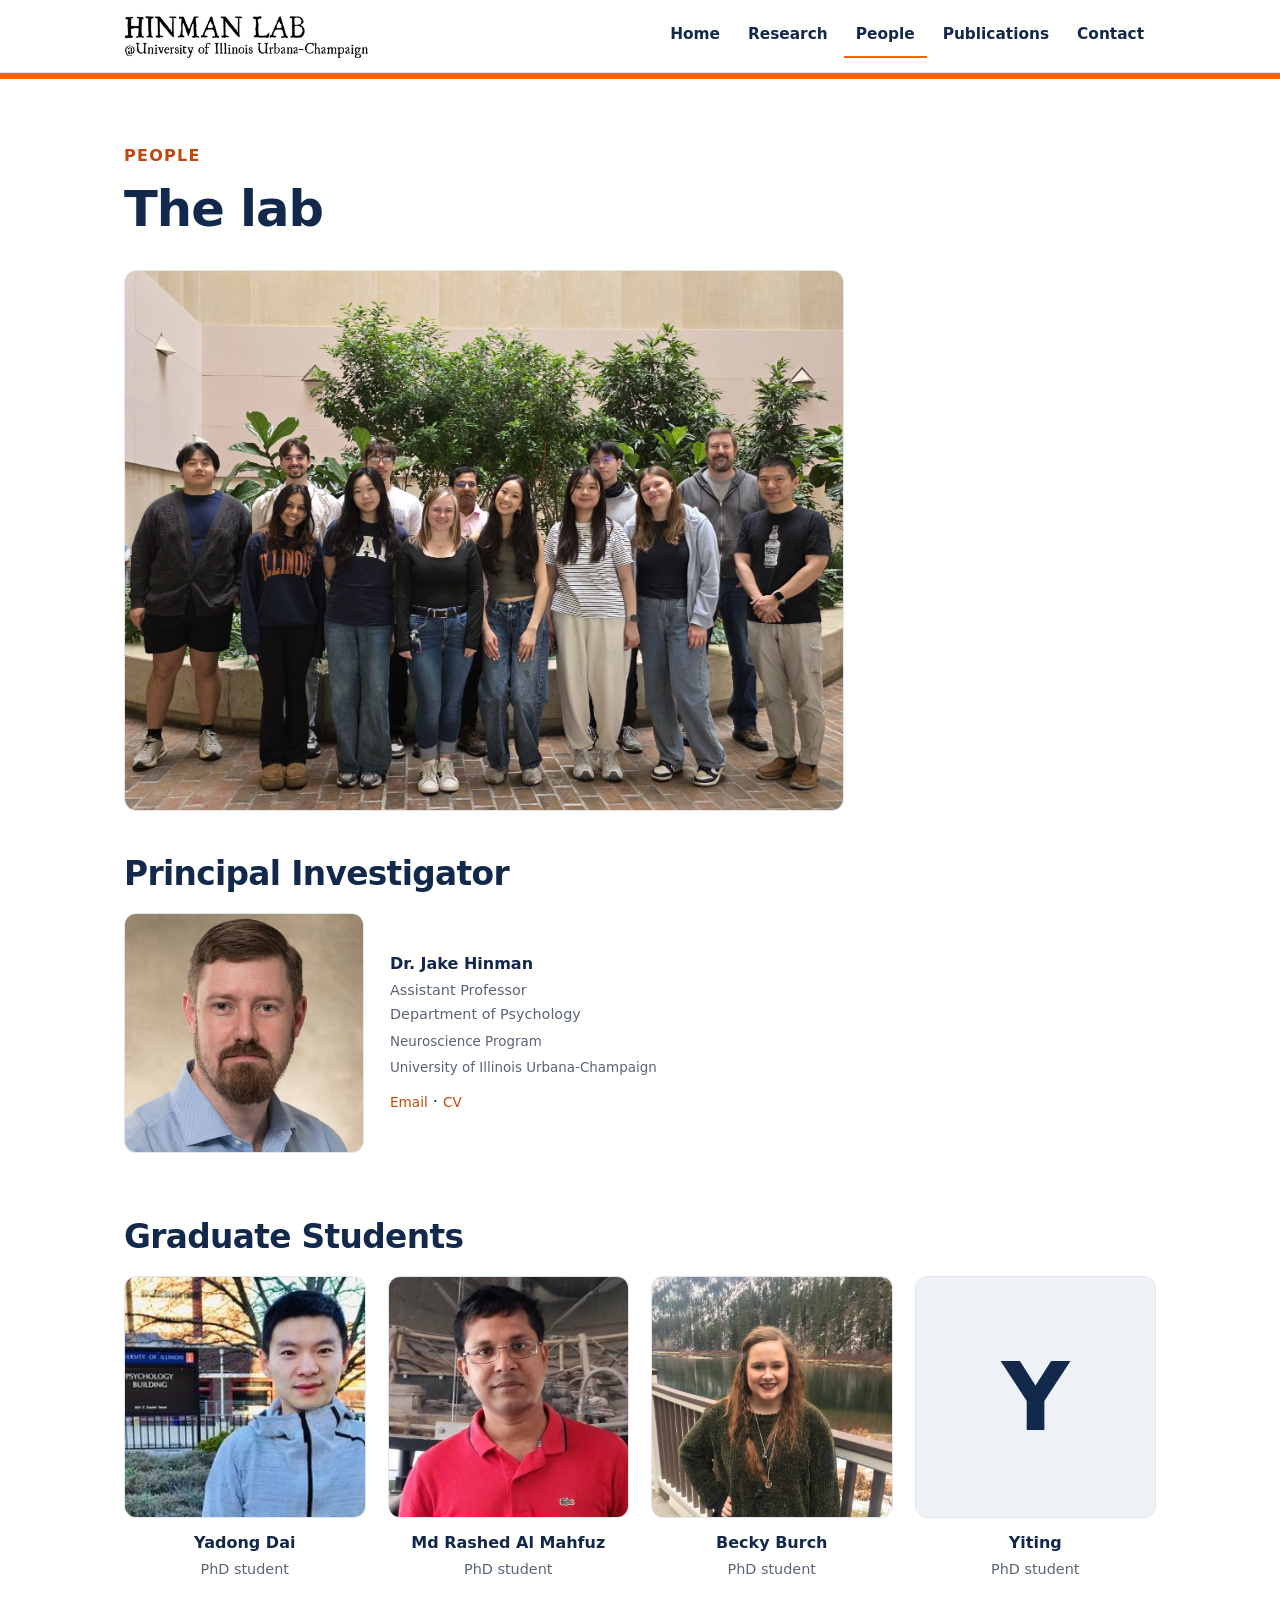
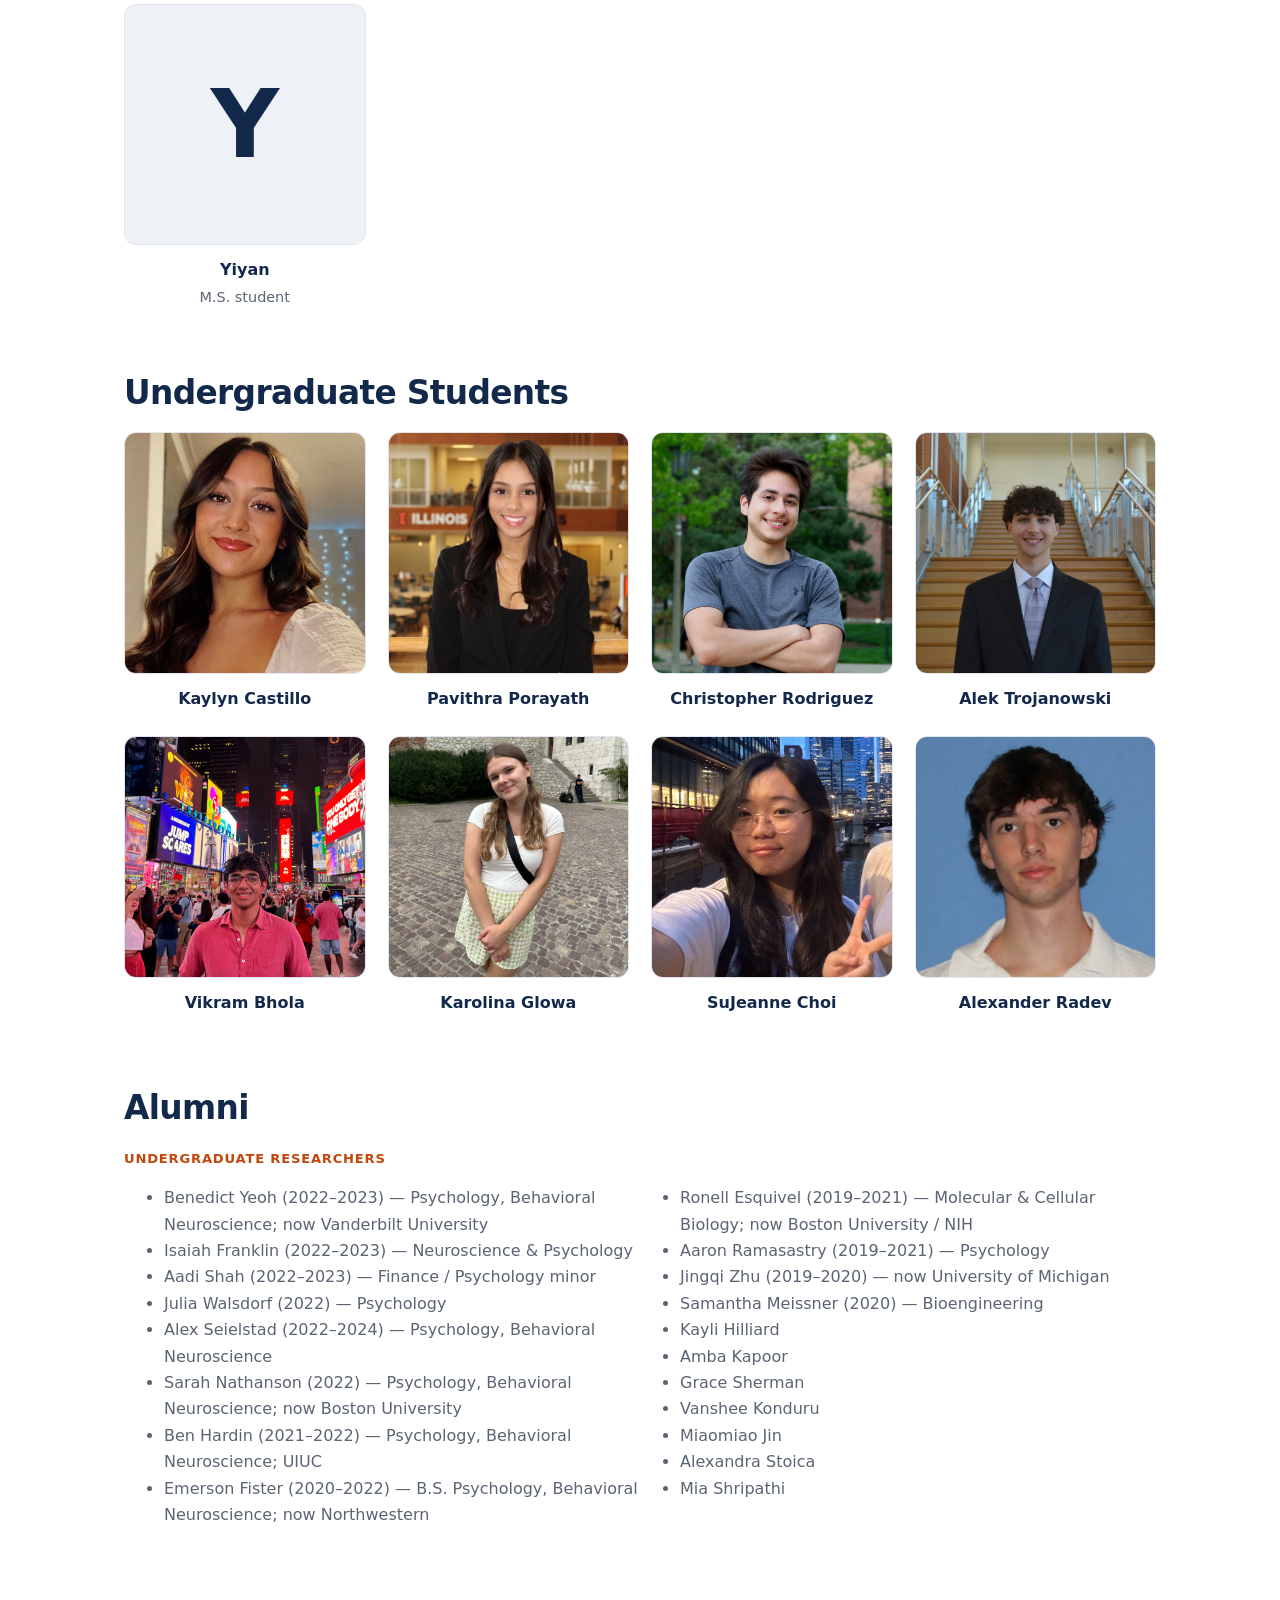
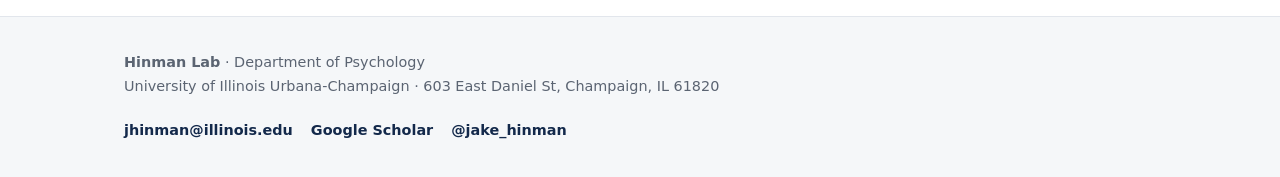
==== people.html @ 4dad69d8 "Initial commit: Hinman Lab static site" ====
<!DOCTYPE html>
<html lang="en">
<head>
  <meta charset="utf-8">
  <meta name="viewport" content="width=device-width, initial-scale=1">
  <title>People — Hinman Lab</title>
  <meta name="description" content="The people of the Hinman Lab: principal investigator, graduate students, undergraduates, and alumni.">
  <link rel="stylesheet" href="styles.css">
  <script>
    // Placeholder avatars: if a member's photo file isn't present yet, show a
    // clean initials tile instead of a broken image. Drop a real photo at
    // assets/img/people/<file>.jpg (see MAINTAINING.md) and it appears automatically.
    function ph(t){
      t = (t || '').toUpperCase();
      var svg = '<svg xmlns="http://www.w3.org/2000/svg" width="300" height="300">' +
        '<rect width="300" height="300" fill="#eef1f5"/>' +
        '<text x="50%" y="50%" dy=".35em" text-anchor="middle" ' +
        'font-family="system-ui,Arial,sans-serif" font-size="118" font-weight="700" ' +
        'fill="#13294b">' + t + '</text></svg>';
      return 'data:image/svg+xml;utf8,' + encodeURIComponent(svg);
    }
    function avatarFallback(img){ img.onerror = null; img.src = ph(img.dataset.initials); }
  </script>
</head>
<body>

  <header class="site-header">
    <div class="wrap">
      <a class="brand" href="index.html"><img src="assets/img/hinmanlablogo.png" alt="Hinman Lab, University of Illinois Urbana-Champaign"></a>
      <nav class="nav" aria-label="Primary">
        <a href="index.html">Home</a>
        <a href="research.html">Research</a>
        <a href="people.html" class="active">People</a>
        <a href="publications.html">Publications</a>
        <a href="contact.html">Contact</a>
      </nav>
    </div>
  </header>

  <main>
    <section class="section">
      <div class="wrap">
        <div class="section-head">
          <span class="eyebrow">People</span>
          <h1>The lab</h1>
          <img src="assets/img/people/lab-photo.jpg" alt="The Hinman Lab group" style="width:100%; height:auto; border-radius:var(--radius); border:1px solid var(--border); margin-top:8px;">
        </div>

        <!-- Principal Investigator -->
        <h2>Principal Investigator</h2>
        <div class="people-grid pi">
          <div class="person pi-card">
            <img class="avatar" src="assets/img/people/jake-hinman.jpg" alt="Dr. Jake Hinman" data-initials="JH" onerror="avatarFallback(this)">
            <div class="pi-info">
              <p class="name">Dr. Jake Hinman</p>
              <p class="role">Assistant Professor</p>
              <p class="role">Department of Psychology</p>
              <p class="detail">Neuroscience Program</p>
              <p class="detail">University of Illinois Urbana-Champaign</p>
              <p class="pi-links"><a href="mailto:jhinman@illinois.edu">Email</a> · <a href="assets/pdf/hinman-cv.pdf">CV</a></p>
            </div>
          </div>
        </div>

        <!-- Graduate Students -->
        <h2 style="margin-top:2em">Graduate Students</h2>
        <div class="people-grid">
          <div class="person">
            <img class="avatar" src="assets/img/people/yadong-dai.jpg" alt="Yadong Dai" data-initials="YD" onerror="avatarFallback(this)">
            <p class="name">Yadong Dai</p>
            <p class="role">PhD student</p>
          </div>
          <div class="person">
            <img class="avatar" src="assets/img/people/md-rashed-al-mahfuz.jpg" alt="Md Rashed Al Mahfuz" data-initials="RM" onerror="avatarFallback(this)">
            <p class="name">Md Rashed Al Mahfuz</p>
            <p class="role">PhD student</p>
          </div>
          <div class="person">
            <img class="avatar" src="assets/img/people/becky-burch.jpg" alt="Becky Burch" data-initials="BB" onerror="avatarFallback(this)">
            <p class="name">Becky Burch</p>
            <p class="role">PhD student</p>
          </div>
          <div class="person">
            <img class="avatar" src="assets/img/people/yiting.jpg" alt="Yiting" data-initials="Y" onerror="avatarFallback(this)">
            <p class="name">Yiting</p>
            <p class="role">PhD student</p>
          </div>
          <div class="person">
            <img class="avatar" src="assets/img/people/yiyan.jpg" alt="Yiyan" data-initials="Y" onerror="avatarFallback(this)">
            <p class="name">Yiyan</p>
            <p class="role">M.S. student</p>
          </div>
        </div>

        <!-- Undergraduates -->
        <h2 style="margin-top:2em">Undergraduate Students</h2>
        <div class="people-grid">
          <div class="person">
            <img class="avatar" src="assets/img/people/kaylyn-castillo.jpg" alt="Kaylyn Castillo" data-initials="KC" onerror="avatarFallback(this)">
            <p class="name">Kaylyn Castillo</p>
          </div>
          <div class="person">
            <img class="avatar" src="assets/img/people/pavithra-porayath.jpg" alt="Pavithra Porayath" data-initials="PP" onerror="avatarFallback(this)">
            <p class="name">Pavithra Porayath</p>
          </div>
          <div class="person">
            <img class="avatar" src="assets/img/people/christopher-rodriguez.jpg" alt="Christopher Rodriguez" data-initials="CR" onerror="avatarFallback(this)">
            <p class="name">Christopher Rodriguez</p>
          </div>
          <div class="person">
            <img class="avatar" src="assets/img/people/alek-trojanowski.jpg" alt="Alek Trojanowski" data-initials="AT" onerror="avatarFallback(this)">
            <p class="name">Alek Trojanowski</p>
          </div>
          <div class="person">
            <img class="avatar" src="assets/img/people/vikram-bhola.jpg" alt="Vikram Bhola" data-initials="VB" onerror="avatarFallback(this)">
            <p class="name">Vikram Bhola</p>
          </div>
          <div class="person">
            <img class="avatar" src="assets/img/people/karolina-glowa.jpg" alt="Karolina Glowa" data-initials="KG" onerror="avatarFallback(this)">
            <p class="name">Karolina Glowa</p>
          </div>
          <div class="person">
            <img class="avatar" src="assets/img/people/sujeanne-choi.jpg" alt="SuJeanne Choi" data-initials="SC" onerror="avatarFallback(this)">
            <p class="name">SuJeanne Choi</p>
          </div>
          <div class="person">
            <img class="avatar" src="assets/img/people/alexander-radev.jpg" alt="Alexander Radev" data-initials="AR" onerror="avatarFallback(this)">
            <p class="name">Alexander Radev</p>
          </div>
        </div>

        <!-- Alumni -->
        <h2 style="margin-top:2.2em">Alumni</h2>
        <p class="subhead">Undergraduate researchers</p>
        <ul class="alumni-list">
          <li>Benedict Yeoh (2022–2023) — Psychology, Behavioral Neuroscience; now Vanderbilt University</li>
          <li>Isaiah Franklin (2022–2023) — Neuroscience &amp; Psychology</li>
          <li>Aadi Shah (2022–2023) — Finance / Psychology minor</li>
          <li>Julia Walsdorf (2022) — Psychology</li>
          <li>Alex Seielstad (2022–2024) — Psychology, Behavioral Neuroscience</li>
          <li>Sarah Nathanson (2022) — Psychology, Behavioral Neuroscience; now Boston University</li>
          <li>Ben Hardin (2021–2022) — Psychology, Behavioral Neuroscience; UIUC</li>
          <li>Emerson Fister (2020–2022) — B.S. Psychology, Behavioral Neuroscience; now Northwestern</li>
          <li>Ronell Esquivel (2019–2021) — Molecular &amp; Cellular Biology; now Boston University / NIH</li>
          <li>Aaron Ramasastry (2019–2021) — Psychology</li>
          <li>Jingqi Zhu (2019–2020) — now University of Michigan</li>
          <li>Samantha Meissner (2020) — Bioengineering</li>
          <li>Kayli Hilliard</li>
          <li>Amba Kapoor</li>
          <li>Grace Sherman</li>
          <li>Vanshee Konduru</li>
          <li>Miaomiao Jin</li>
          <li>Alexandra Stoica</li>
          <li>Mia Shripathi</li>
        </ul>
      </div>
    </section>
  </main>

  <footer class="site-footer">
    <div class="wrap">
      <div>
        <strong>Hinman Lab</strong> · Department of Psychology<br>
        University of Illinois Urbana-Champaign · 603 East Daniel St, Champaign, IL 61820
      </div>
      <div class="foot-links">
        <a href="mailto:jhinman@illinois.edu">jhinman@illinois.edu</a>
        <a href="https://scholar.google.com/citations?user=i9rXmWEAAAAJ&hl=en">Google Scholar</a>
        <a href="https://twitter.com/jake_hinman">@jake_hinman</a>
      </div>
    </div>
  </footer>

</body>
</html>
---- styles.css ----
/* ===========================================================================
   Hinman Lab — shared stylesheet
   Modern-scientific. One stylesheet, no build step, no external dependencies.
   Palette: University of Illinois (Illini Blue + Illini Orange).
   =========================================================================== */

:root {
  --ink:        #13294b;   /* Illini blue — headings, primary buttons, links */
  --ink-soft:   #1c3a63;   /* hover state for ink surfaces */
  --accent:     #ff5f05;   /* Illini orange — decorative accents only */
  --accent-deep:#c1470a;   /* accessible orange for small text on white */
  --body:       #23272e;   /* body text */
  --muted:      #5b6472;   /* secondary text */
  --bg:         #ffffff;
  --surface:    #f5f7f9;   /* alternating section background */
  --surface-2:  #eef1f5;
  --border:     #e2e6ec;
  --maxw:       1080px;
  --radius:     12px;
  --shadow:     0 1px 2px rgba(19,41,75,.06), 0 8px 24px rgba(19,41,75,.07);
  --font:       system-ui, -apple-system, "Segoe UI", Roboto, "Helvetica Neue", Arial, sans-serif;
}

* { box-sizing: border-box; }

html { scroll-behavior: smooth; }

body {
  margin: 0;
  font-family: var(--font);
  color: var(--body);
  background: var(--bg);
  line-height: 1.65;
  -webkit-font-smoothing: antialiased;
  text-rendering: optimizeLegibility;
}

.wrap { max-width: var(--maxw); margin: 0 auto; padding: 0 24px; }

/* ---- Typography --------------------------------------------------------- */
h1, h2, h3 { color: var(--ink); line-height: 1.15; letter-spacing: -0.02em; font-weight: 700; }
h1 { font-size: clamp(2rem, 4.5vw, 3.1rem); margin: 0 0 .5em; }
h2 { font-size: clamp(1.5rem, 3vw, 2.05rem); margin: 0 0 .6em; }
h3 { font-size: 1.2rem; margin: 0 0 .4em; }
p  { margin: 0 0 1em; }
a  { color: var(--ink); text-decoration: none; }
a:hover { color: var(--accent-deep); }

.eyebrow {
  display: inline-block; font-size: 1rem; font-weight: 700; letter-spacing: .08em;
  text-transform: uppercase; color: var(--accent-deep); margin-bottom: .7em;
}
.lead { font-size: 1.18rem; color: var(--muted); }

/* Full-width Illini-orange accent stripe across the top of every page's content. */
main { border-top: 6px solid var(--accent); }

/* ---- Header / nav ------------------------------------------------------- */
.site-header {
  position: sticky; top: 0; z-index: 50;
  background: rgba(255,255,255,.92);
  backdrop-filter: saturate(180%) blur(8px);
  border-bottom: 1px solid var(--border);
}
.site-header .wrap {
  display: flex; align-items: center; justify-content: space-between;
  gap: 16px; padding-top: 14px; padding-bottom: 14px; flex-wrap: wrap;
}
.brand img { height: 44px; width: auto; display: block; }
.brand { flex: 0 0 auto; }

.nav { display: flex; gap: 4px; flex-wrap: wrap; }
.nav a {
  padding: 8px 12px; border-radius: 8px; font-weight: 600; font-size: .96rem;
  color: var(--ink); border-bottom: 2px solid transparent;
}
.nav a:hover { background: var(--surface); color: var(--ink); }
.nav a.active { border-bottom-color: var(--accent); border-radius: 8px 8px 0 0; }

/* ---- Buttons ------------------------------------------------------------ */
.btn {
  display: inline-block; padding: 12px 22px; border-radius: 999px;
  font-weight: 650; font-size: .98rem; cursor: pointer; border: 1.6px solid transparent;
  transition: background .15s ease, color .15s ease, border-color .15s ease, transform .05s ease;
}
.btn:active { transform: translateY(1px); }
.btn.btn-primary { background: var(--ink); color: #fff; }
.btn.btn-primary:hover { background: var(--ink-soft); color: #fff; }
.btn.btn-secondary { background: transparent; color: var(--ink); border-color: var(--ink); }
.btn.btn-secondary:hover { background: var(--ink); color: #fff; }
.btn + .btn { margin-left: 10px; }

/* ---- Hero --------------------------------------------------------------- */
.hero { padding: 72px 0 60px; }
.hero .wrap {
  display: grid; grid-template-columns: 1.15fr .85fr; gap: 48px; align-items: center;
}
.hero-cta { margin-top: 26px; }
.hero-figure {
  background: var(--surface); border: 1px solid var(--border); border-radius: var(--radius);
  box-shadow: var(--shadow); padding: 18px; text-align: center;
}
.hero-figure img { width: 100%; max-width: 340px; height: auto; border-radius: 8px; }
.hero-figure figcaption { font-size: .82rem; color: var(--muted); margin-top: 12px; }

/* ---- Generic sections --------------------------------------------------- */
.section { padding: 64px 0; }
.section.alt { background: var(--surface); border-top: 1px solid var(--border); border-bottom: 1px solid var(--border); }
.section-head { max-width: 720px; margin-bottom: 36px; }

/* ---- Card grid ---------------------------------------------------------- */
.cards { display: grid; grid-template-columns: repeat(3, 1fr); gap: 22px; }
.card {
  background: var(--bg); border: 1px solid var(--border); border-radius: var(--radius);
  padding: 26px; box-shadow: var(--shadow); display: flex; flex-direction: column;
  transition: transform .12s ease, box-shadow .12s ease;
}
a.card:hover { transform: translateY(-3px); box-shadow: 0 4px 8px rgba(19,41,75,.08), 0 16px 40px rgba(19,41,75,.10); color: var(--body); }
.card h3 { margin-bottom: .3em; }
.card p { color: var(--muted); font-size: .96rem; margin: 0; }
.card .card-link { margin-top: auto; padding-top: 14px; font-weight: 650; color: var(--accent-deep); }

/* ---- Recruitment band --------------------------------------------------- */
.recruit { background: var(--ink); color: #eaf0f8; }
.recruit h2 { color: #fff; }
.recruit .wrap { padding: 56px 24px; }
.recruit .lead { color: #c3d0e2; }
.recruit .roles { display: flex; flex-wrap: wrap; gap: 10px; margin: 6px 0 24px; list-style: none; padding: 0; }
.recruit .roles li {
  background: rgba(255,255,255,.10); border: 1px solid rgba(255,255,255,.18);
  padding: 7px 15px; border-radius: 999px; font-weight: 600; font-size: .95rem;
}
.btn.btn-accent { background: var(--accent); color: #201000; }
.btn.btn-accent:hover { background: #ff7629; color: #201000; }

/* ---- Research page ------------------------------------------------------ */
/* Equal-weight card grid — areas sit side by side, not ranked top-to-bottom. */
.research-grid { display: grid; grid-template-columns: repeat(2, 1fr); gap: 24px; margin-top: 8px; }
.research-card {
  background: var(--bg); border: 1px solid var(--border); border-top: 6px solid var(--accent);
  border-radius: var(--radius); box-shadow: var(--shadow); overflow: hidden;
  display: flex; flex-direction: column;
}
.research-card .fig {
  width: 100%; aspect-ratio: 16 / 9; object-fit: cover; display: block;
  background: var(--surface-2); border-bottom: 1px solid var(--border);
}
.research-card .body { padding: 22px 24px 26px; display: flex; flex-direction: column; flex: 1; }
.research-card h3 { margin-bottom: .4em; font-size: 1.25rem; }
.research-card p { color: var(--body); font-size: .96rem; margin: 0; }
.research-card .projlist {
  list-style: none; padding: 0; margin: 16px 0 0; display: flex; flex-direction: column;
  align-items: flex-start; gap: 9px;
}
.research-card .projlist li {
  background: var(--surface); border: 1px solid var(--border); border-radius: 999px;
  padding: 6px 13px; font-size: .85rem; color: var(--ink); font-weight: 600;
}
.research-card .caption { font-size: .78rem; color: var(--muted); padding: 8px 24px 0; }
/* Project bullets that link to a dedicated page get a clickable affordance. */
.research-card .projlist li:has(a) { border-color: var(--accent); }
.research-card .projlist li a { color: var(--ink); }
.research-card .projlist li:has(a):hover { background: var(--ink); }
.research-card .projlist li:has(a):hover a { color: #fff; }
@media (max-width: 820px) {
  .research-grid { grid-template-columns: 1fr; }
}

/* ---- Project pages ------------------------------------------------------ */
.back-link { display: inline-block; font-weight: 650; font-size: .9rem; color: var(--accent-deep); margin-bottom: 16px; }
.back-link:hover { color: var(--ink); }
.project-status {
  display: inline-block; font-size: .8rem; font-weight: 700; letter-spacing: .04em;
  color: var(--accent-deep); background: var(--surface); border: 1px solid var(--border);
  border-radius: 999px; padding: 4px 13px; margin-bottom: 14px;
}
.project-body { max-width: 720px; }
.project-body h2 { margin-top: 1.5em; font-size: 1.3rem; }
.project-fig {
  width: 100%; height: auto; border-radius: var(--radius); border: 1px solid var(--border);
  box-shadow: var(--shadow); margin: 8px 0 4px;
}
.paper-list { list-style: none; padding: 0; margin: 14px 0 0; }
.paper { padding: 18px 0; border-bottom: 1px solid var(--border); }
.paper:first-child { border-top: 1px solid var(--border); }
.paper .p-title { font-weight: 650; color: var(--ink); margin: 0; }
.paper .p-authors { color: var(--muted); font-size: .9rem; margin: 4px 0 0; }
.paper .p-status { font-size: .82rem; font-weight: 700; color: var(--accent-deep); margin: 6px 0 0; }
.paper .p-links { margin: 9px 0 0; display: flex; gap: 8px; flex-wrap: wrap; }
.paper .p-links a {
  font-size: .82rem; font-weight: 650; padding: 5px 12px; border-radius: 999px;
  border: 1.4px solid var(--border); color: var(--ink);
}
.paper .p-links a:hover { border-color: var(--ink); background: var(--surface); }

/* ---- People page -------------------------------------------------------- */
.people-grid { display: grid; grid-template-columns: repeat(4, 1fr); gap: 22px; }
.people-grid.pi { grid-template-columns: repeat(2, 1fr); max-width: 720px; }
.person { text-align: center; }
.person .avatar {
  width: 100%; aspect-ratio: 1 / 1; object-fit: cover; border-radius: 12px;
  background: var(--surface-2); border: 1px solid var(--border); display: block;
}
.person .name { font-weight: 700; color: var(--ink); margin: 12px 0 2px; }
.person .role { font-size: .9rem; color: var(--muted); margin: 0; }
.person .detail { font-size: .84rem; color: var(--muted); margin: 4px 0 0; }
.person a { color: var(--accent-deep); font-size: .85rem; }
/* PI card — horizontal layout: photo left, text right */
.people-grid.pi { grid-template-columns: 1fr; max-width: 560px; }
.person.pi-card { display: flex; align-items: center; gap: 26px; text-align: left; }
.person.pi-card .avatar { width: 240px; flex: 0 0 240px; }
.person.pi-card .name { margin-top: 0; }
.person.pi-card .pi-links { margin: 10px 0 0; }
@media (max-width: 520px) {
  .person.pi-card { flex-direction: column; align-items: center; text-align: center; }
  .person.pi-card .avatar { width: 200px; flex-basis: auto; }
}
.alumni-list { columns: 2; gap: 40px; color: var(--muted); }
.subhead { margin-top: 8px; color: var(--accent-deep); font-weight: 700; text-transform: uppercase; letter-spacing: .06em; font-size: .82rem; }

/* ---- Publications page -------------------------------------------------- */
.pub-year { margin: 34px 0 12px; padding-bottom: 6px; border-bottom: 2px solid var(--accent); color: var(--ink); font-size: 1.35rem; }
.pub-list { list-style: none; padding: 0; margin: 0; }
.pub {
  padding: 16px 0; border-bottom: 1px solid var(--border);
  display: grid; grid-template-columns: 1fr auto; gap: 16px; align-items: baseline;
}
.pub .cite { color: var(--body); }
.pub .cite .authors { color: var(--body); }
.pub .cite .title { font-weight: 650; color: var(--ink); }
.pub .cite .venue { font-style: italic; color: var(--muted); }
.pub .note { display: block; margin-top: 5px; font-size: .86rem; color: var(--accent-deep); }
.pub .links { white-space: nowrap; display: flex; gap: 8px; }
.pub .links a {
  font-size: .82rem; font-weight: 650; padding: 5px 12px; border-radius: 999px;
  border: 1.4px solid var(--border); color: var(--ink);
}
.pub .links a:hover { border-color: var(--ink); background: var(--surface); }

/* ---- Contact page ------------------------------------------------------- */
.contact-grid { display: grid; grid-template-columns: 1fr 1fr; gap: 40px; }
.contact-block h3 { margin-bottom: .2em; }
.contact-block p { color: var(--muted); margin: 0 0 .3em; }
.contact-block a { color: var(--ink); font-weight: 600; }

/* ---- Footer ------------------------------------------------------------- */
.site-footer { background: var(--surface); border-top: 1px solid var(--border); margin-top: 8px; }
.site-footer .wrap {
  padding: 34px 24px; display: flex; justify-content: space-between; gap: 20px;
  flex-wrap: wrap; font-size: .9rem; color: var(--muted);
}
.site-footer a { color: var(--ink); font-weight: 600; }
.site-footer .foot-links { display: flex; gap: 18px; flex-wrap: wrap; }

/* ---- Responsive --------------------------------------------------------- */
@media (max-width: 900px) {
  .cards { grid-template-columns: 1fr 1fr; }
  .people-grid { grid-template-columns: repeat(3, 1fr); }
}
@media (max-width: 720px) {
  .hero { padding: 44px 0 40px; }
  .hero .wrap { grid-template-columns: 1fr; gap: 32px; }
  .hero-figure { order: -1; }
  .site-header .wrap { justify-content: center; }
  .nav { justify-content: center; }
  .cards { grid-template-columns: 1fr; }
  .people-grid, .people-grid.pi { grid-template-columns: 1fr 1fr; }
  .contact-grid { grid-template-columns: 1fr; gap: 24px; }
  .alumni-list { columns: 1; }
  .pub { grid-template-columns: 1fr; }
  .btn + .btn { margin-left: 0; margin-top: 10px; }
  .hero-cta .btn { display: block; text-align: center; }
}
@media (max-width: 460px) {
  .people-grid, .people-grid.pi { grid-template-columns: 1fr; }
}
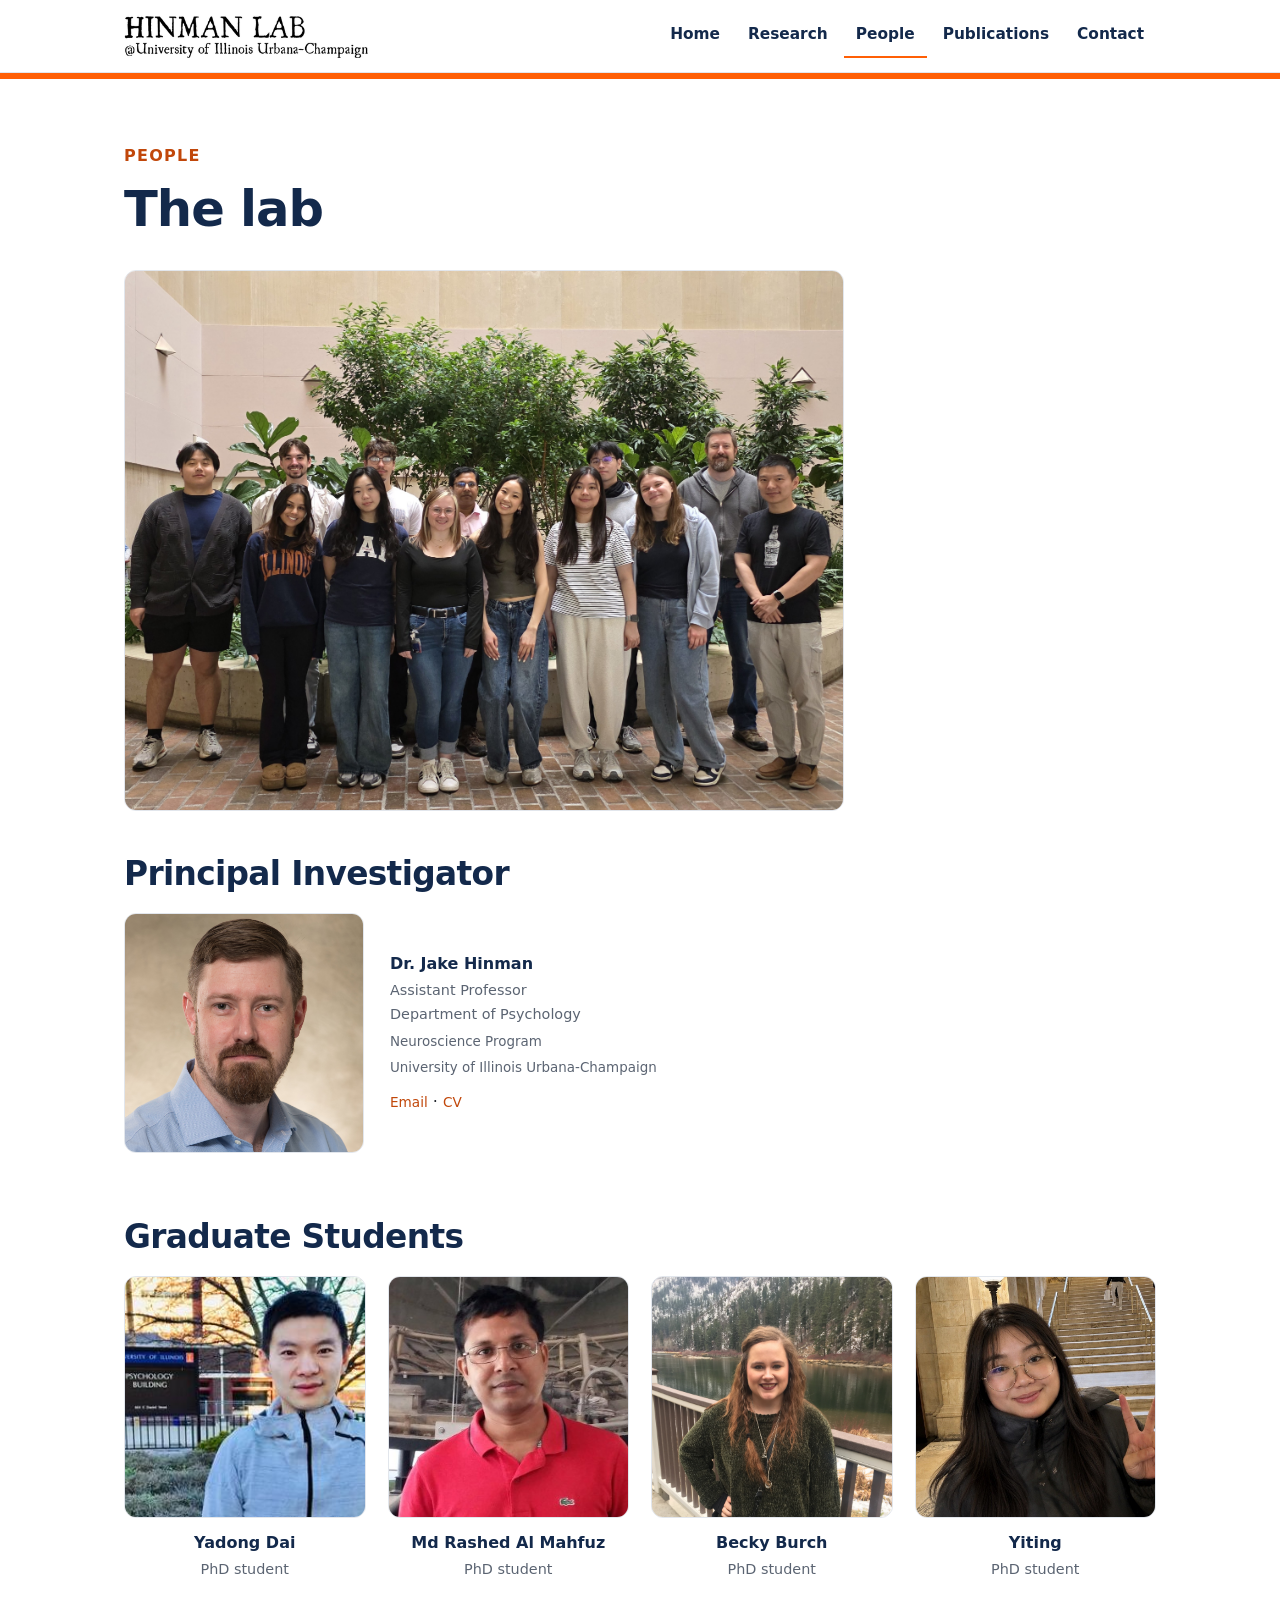
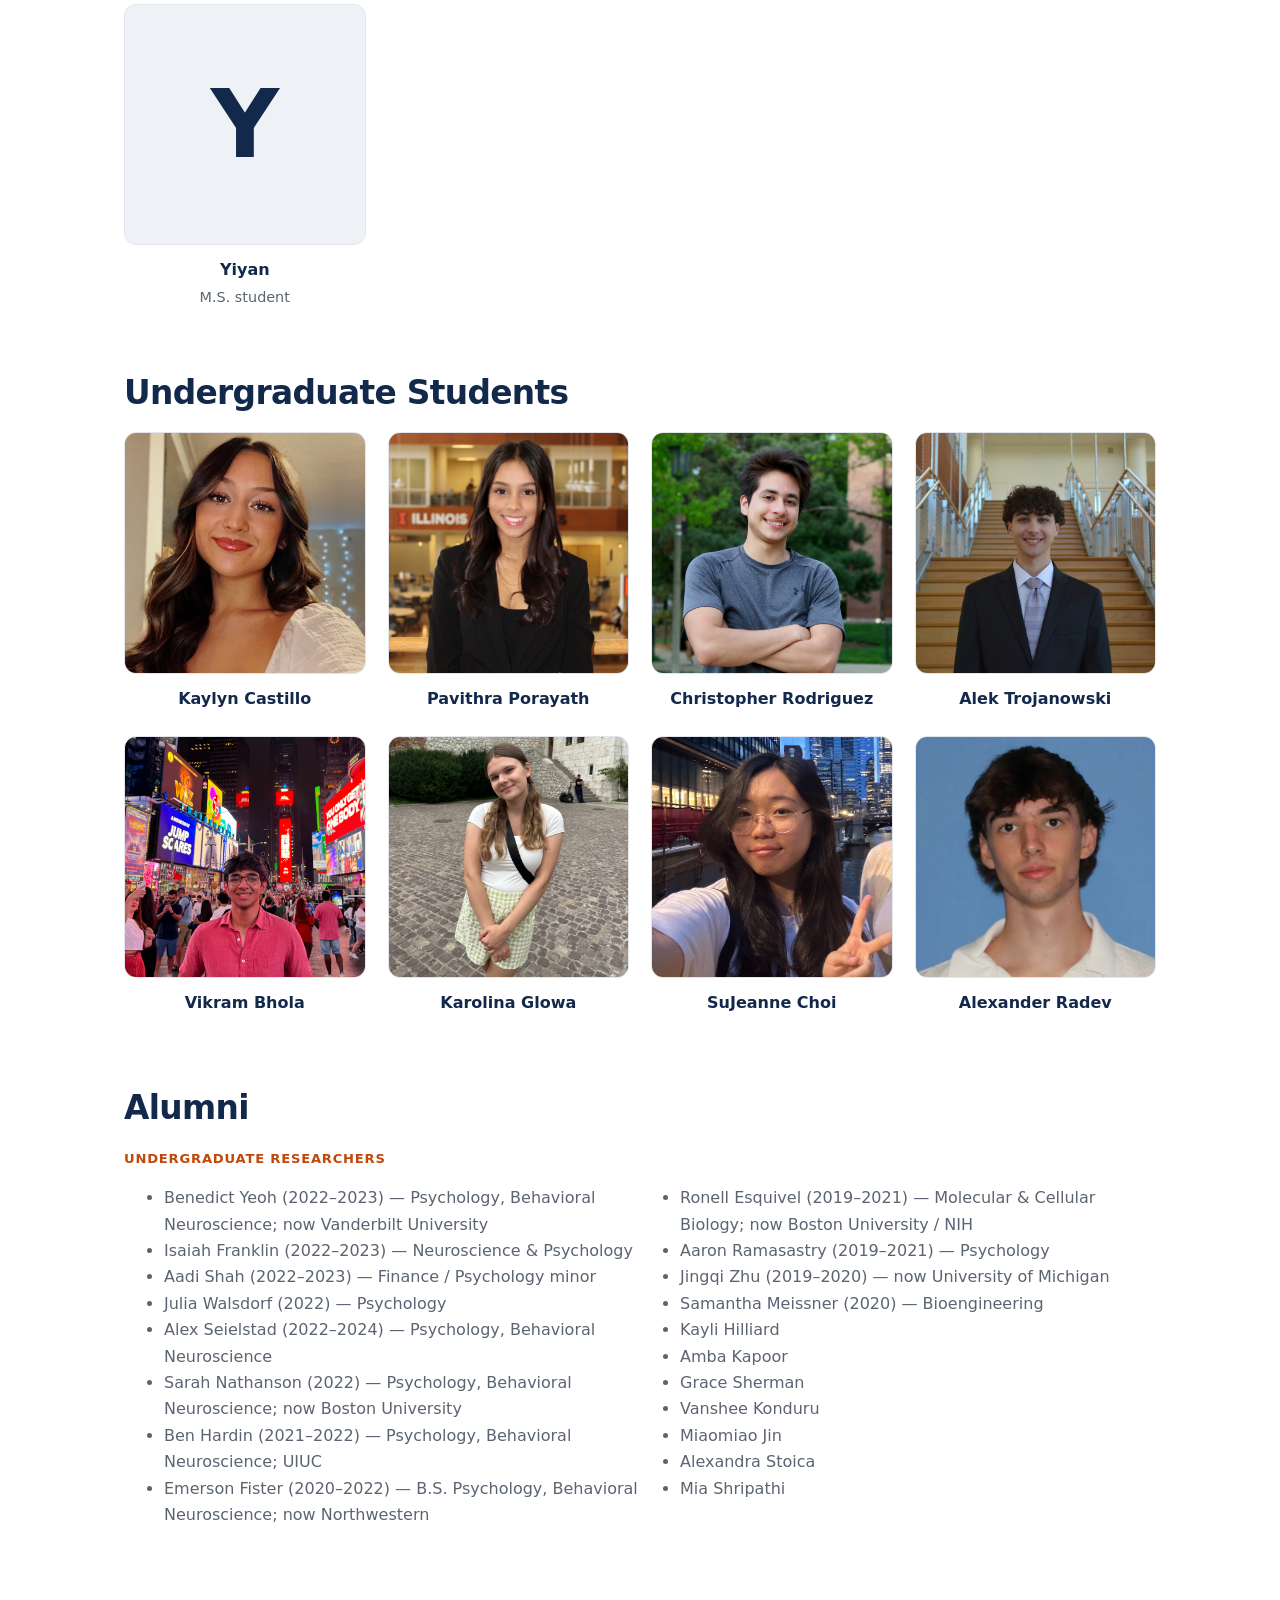
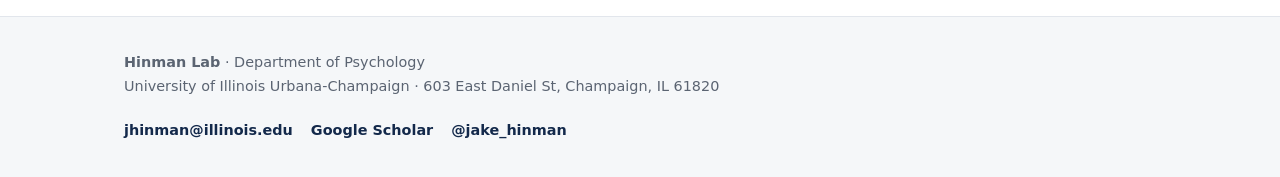
==== commit cc6b8373: "Add Yiting Wang photo to people page Co-Authored-By: Claude Opus 4.8 <noreply@anthropic.com>" ====
--- a/people.html
+++ b/people.html
@@ -81,7 +81,7 @@
             <p class="role">PhD student</p>
           </div>
           <div class="person">
-            <img class="avatar" src="assets/img/people/yiting.jpg" alt="Yiting" data-initials="Y" onerror="avatarFallback(this)">
+            <img class="avatar" src="assets/img/people/yiting-wang.jpg" alt="Yiting" data-initials="Y" onerror="avatarFallback(this)">
             <p class="name">Yiting</p>
             <p class="role">PhD student</p>
           </div>
